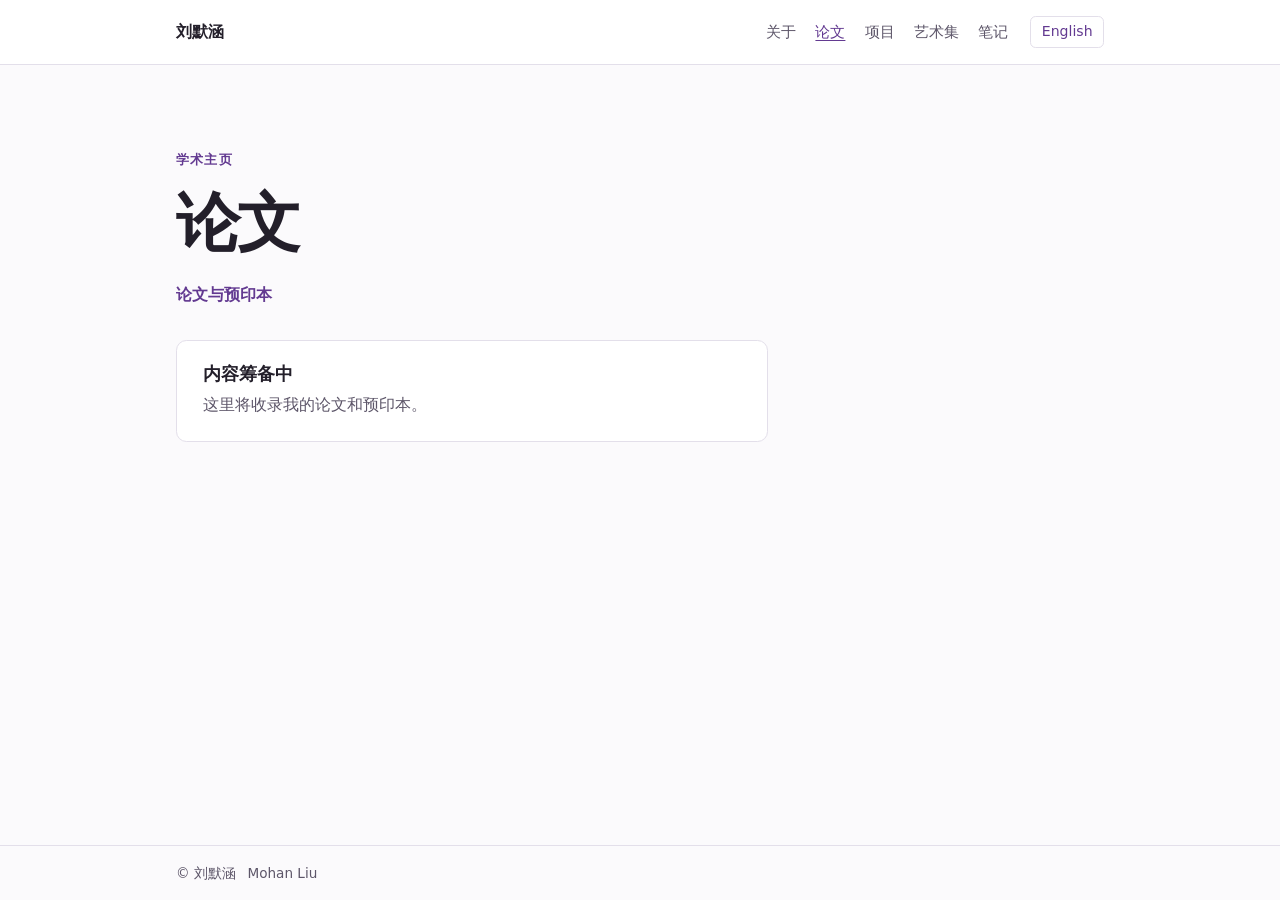
==== publications/index.html @ f39a38e5 "Publish bilingual academic homepage" ====
<!doctype html>
<html lang="zh-CN">
<head>
  <meta charset="utf-8">
  <meta name="viewport" content="width=device-width, initial-scale=1">
  <meta name="description" content="这里将收录我的论文和预印本。">
  <meta name="color-scheme" content="light dark">
  <link rel="icon" href="../assets/avatar.svg" type="image/svg+xml">
  <link rel="stylesheet" href="../assets/site.css">
  <link rel="alternate" hreflang="en" href="../en/publications/index.html">
  <title>论文 · 刘默涵</title>
</head>
<body>
  <a class="skip" href="#main">跳到正文</a>
  <header class="site-header">
    <div class="wrap topbar">
      <a class="brand" href="../index.html">刘默涵</a>
      <nav aria-label="主导航">
        <a href="../index.html">关于</a><a href="../publications/index.html" aria-current="page">论文</a><a href="../projects/index.html">项目</a><a href="../art/index.html">艺术集</a><a href="../notes/index.html">笔记</a>
      </nav>
      <a class="language" href="../en/publications/index.html" lang="en" hreflang="en">English</a>
    </div>
  </header>
  <main id="main" class="wrap">
      <div class="section-title">
        <p class="eyebrow">学术主页</p>
        <h1>论文</h1>
        <p class="role">论文与预印本</p>
      </div>
      <div class="empty-state">
        <h2>内容筹备中</h2>
        <p>这里将收录我的论文和预印本。</p>
      </div>
  </main>
  <footer class="site-footer">
    <div class="wrap">© 刘默涵 <span lang="en">Mohan Liu</span></div>
  </footer>
</body>
</html>
---- assets/site.css ----
:root {
  color-scheme: light dark;
  --bg: #fbfafc;
  --surface: #fff;
  --ink: #231f2a;
  --muted: #5d5669;
  --line: #e3dfea;
  --accent: #633a91;
  --tint: #f3edf9;
  --measure: 58rem;
}

@media (prefers-color-scheme: dark) {
  :root {
    --bg: #17141c;
    --surface: #201b27;
    --ink: #f4edf9;
    --muted: #c1b6ce;
    --line: #3b3048;
    --accent: #ddbcff;
    --tint: #2e233a;
  }
}

*, *::before, *::after { box-sizing: border-box; }
body {
  margin: 0;
  min-height: 100vh;
  display: flex;
  flex-direction: column;
  background: var(--bg);
  color: var(--ink);
  font: 1rem/1.65 system-ui, "PingFang SC", "Microsoft YaHei", sans-serif;
}

a { color: var(--accent); text-underline-offset: .22em; }
a:focus-visible { outline: 2px solid var(--accent); outline-offset: 4px; }
.wrap { width: min(var(--measure), calc(100% - 3rem)); margin-inline: auto; }
.skip { position: fixed; inset: .75rem auto auto .75rem; background: var(--surface); padding: .5rem 1rem; z-index: 2; }
.skip:not(:focus) { transform: translateY(-160%); }

.site-header { background: var(--surface); border-bottom: 1px solid var(--line); }
.topbar { display: flex; align-items: center; gap: 1.4rem; min-height: 4rem; }
.brand { margin-right: auto; font-weight: 700; color: var(--ink); white-space: nowrap; text-decoration: none; }
nav { display: flex; flex-wrap: wrap; gap: .2rem 1.2rem; }
nav a { color: var(--muted); font-size: .93rem; text-decoration: none; white-space: nowrap; }
nav a:hover, nav a[aria-current] { color: var(--accent); text-decoration: underline; }
.language {
  border: 1px solid var(--line);
  padding: .22rem .65rem;
  border-radius: .35rem;
  font-size: .88rem;
  white-space: nowrap;
  text-decoration: none;
}
.language:hover { background: var(--tint); }

main { flex: 1 0 auto; padding-block: clamp(2.75rem, 8vw, 5.25rem) 4rem; }
.profile { display: grid; grid-template-columns: minmax(0, 1fr) minmax(9rem, 13rem); gap: 2.5rem; align-items: start; }
.eyebrow { color: var(--accent); margin: 0 0 .75rem; font-size: .82rem; font-weight: 700; letter-spacing: .09em; text-transform: uppercase; }
h1, h2, h3 { line-height: 1.25; margin-top: 0; }
h1 { font-size: clamp(2.6rem, 7vw, 4rem); letter-spacing: -.045em; margin-bottom: .7rem; }
h1 span { display: block; font-weight: 500; font-size: clamp(1.1rem, 4vw, 1.55rem); letter-spacing: 0; color: var(--muted); margin-top: .35rem; }
.role { color: var(--accent); margin: 1.2rem 0 0; font-weight: 600; }
.intro { margin: 1rem 0 0; max-width: 37rem; color: var(--muted); font-size: 1.06rem; }
.portrait { width: 100%; height: auto; border: 1px solid var(--line); border-radius: 1.25rem; }
section { margin-top: 2.8rem; padding-top: 1.7rem; border-top: 1px solid var(--line); }
h2 { font-size: 1.42rem; margin-bottom: .9rem; }
h3 { font-size: 1.05rem; margin-bottom: .35rem; }
.topics { display: grid; grid-template-columns: repeat(2, 1fr); gap: 1.5rem; list-style: none; padding: 0; margin: 0; }
.topics p, .empty-state p { color: var(--muted); margin: 0; }
.contacts { display: flex; flex-wrap: wrap; gap: .8rem 2rem; margin: 0; }
.contacts dt { font-size: .87rem; color: var(--muted); }
.contacts dd { margin: 0; overflow-wrap: anywhere; }
.empty-state { background: var(--surface); margin-top: 2rem; padding: 1.4rem 1.6rem; border: 1px solid var(--line); border-radius: .65rem; max-width: 37rem; }
.empty-state h2 { font-size: 1.1rem; margin-bottom: .4rem; }
.site-footer { border-top: 1px solid var(--line); padding-block: 1rem; color: var(--muted); font-size: .85rem; }
.site-footer span { margin-inline-start: .45rem; }

@media (max-width: 44rem) {
  .topbar { display: grid; grid-template-columns: 1fr auto; padding-block: .75rem; gap: .65rem .9rem; }
  nav { grid-row: 2; grid-column: 1 / -1; gap: .4rem .85rem; }
  .language { grid-row: 1; grid-column: 2; }
  .profile { grid-template-columns: minmax(0, 1fr) clamp(5.25rem, 24vw, 9rem); gap: 1rem; }
  .portrait { margin-top: 1.5rem; }
}

@media (max-width: 29rem) {
  .wrap { width: calc(100% - 2rem); }
  .topics { grid-template-columns: 1fr; gap: 1rem; }
}
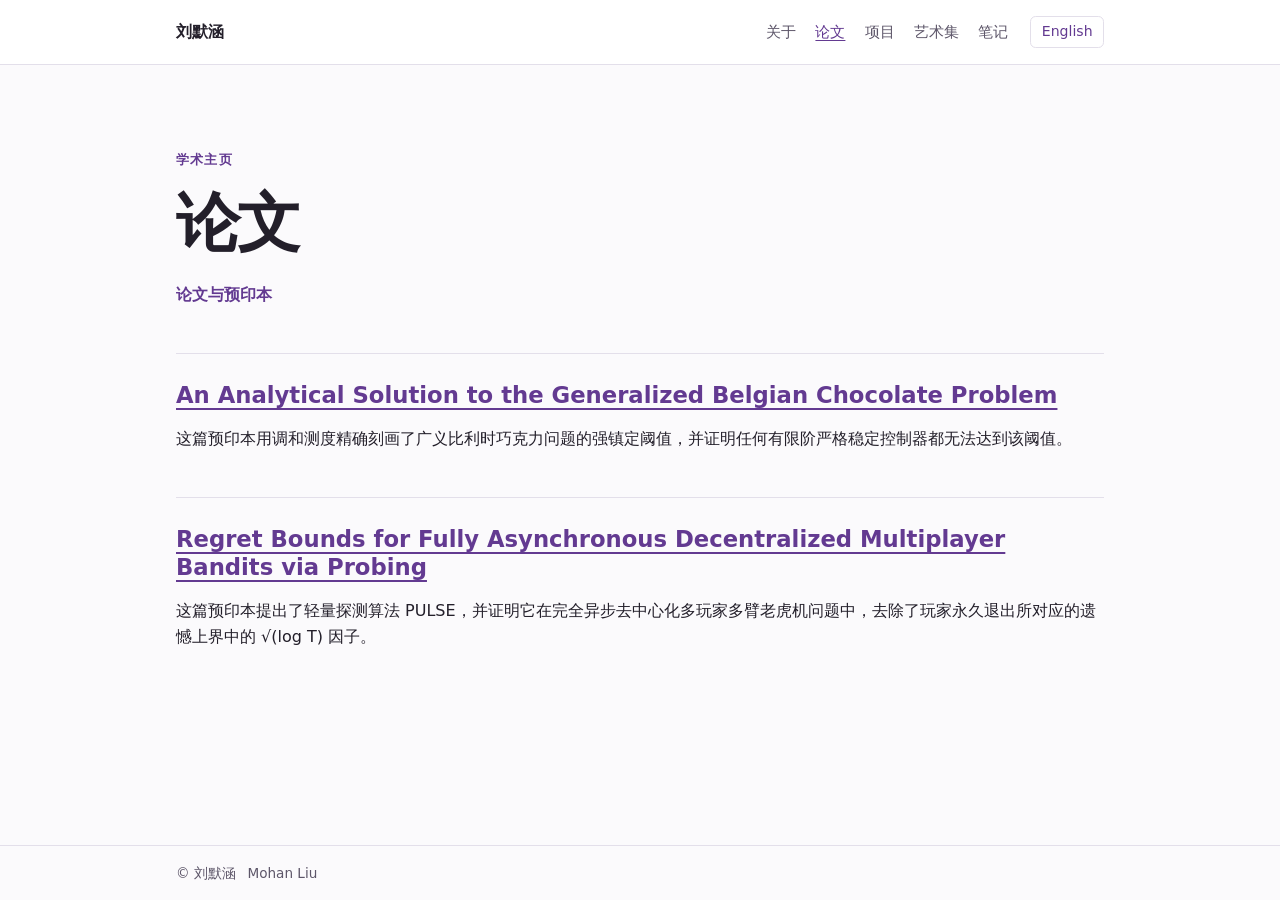
==== commit f4062cdd: "Add two Zenodo preprints to bilingual publications pages" ====
--- a/publications/index.html
+++ b/publications/index.html
@@ -3,7 +3,7 @@
 <head>
   <meta charset="utf-8">
   <meta name="viewport" content="width=device-width, initial-scale=1">
-  <meta name="description" content="这里将收录我的论文和预印本。">
+  <meta name="description" content="刘默涵的学术预印本。">
   <meta name="color-scheme" content="light dark">
   <link rel="icon" href="../assets/avatar.svg" type="image/svg+xml">
   <link rel="stylesheet" href="../assets/site.css">
@@ -27,10 +27,14 @@
         <h1>论文</h1>
         <p class="role">论文与预印本</p>
       </div>
-      <div class="empty-state">
-        <h2>内容筹备中</h2>
-        <p>这里将收录我的论文和预印本。</p>
-      </div>
+      <section aria-labelledby="belgian-chocolate">
+        <h2 id="belgian-chocolate"><a href="https://zenodo.org/records/24108157" lang="en">An Analytical Solution to the Generalized Belgian Chocolate Problem</a></h2>
+        <p>这篇预印本用调和测度精确刻画了广义比利时巧克力问题的强镇定阈值，并证明任何有限阶严格稳定控制器都无法达到该阈值。</p>
+      </section>
+      <section aria-labelledby="pulse">
+        <h2 id="pulse"><a href="https://zenodo.org/records/23123295" lang="en">Regret Bounds for Fully Asynchronous Decentralized Multiplayer Bandits via Probing</a></h2>
+        <p>这篇预印本提出了轻量探测算法 PULSE，并证明它在完全异步去中心化多玩家多臂老虎机问题中，去除了玩家永久退出所对应的遗憾上界中的 √(log T) 因子。</p>
+      </section>
   </main>
   <footer class="site-footer">
     <div class="wrap">© 刘默涵 <span lang="en">Mohan Liu</span></div>
